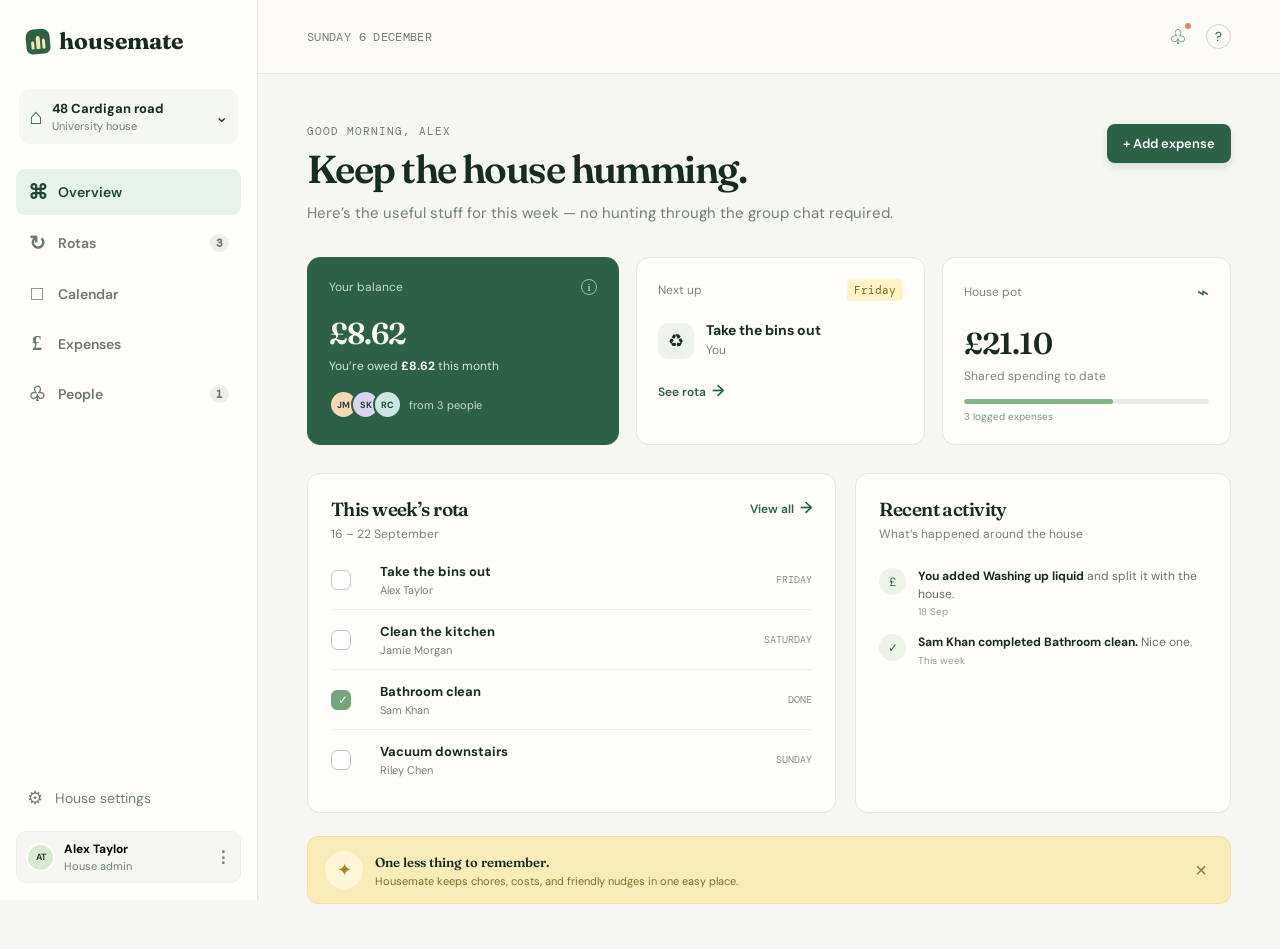
==== index.html @ 1b007164 "working draft" ====
<!doctype html>
<html lang="en">
  <head>
    <meta charset="UTF-8" />
    <meta name="viewport" content="width=device-width, initial-scale=1.0" />
    <meta name="theme-color" content="#213c2e" />
    <title>Housemate — the calm way to run a shared house</title>
    <link rel="preconnect" href="https://fonts.googleapis.com" />
    <link rel="preconnect" href="https://fonts.gstatic.com" crossorigin />
    <link href="https://fonts.googleapis.com/css2?family=DM+Mono:wght@400;500&family=DM+Sans:opsz,wght@9..40,400;9..40,500;9..40,600;9..40,700&family=Fraunces:opsz,wght@9..144,600;9..144,700&display=swap" rel="stylesheet" />
    <link rel="stylesheet" href="./styles.css" />
    <link rel="stylesheet" href="./features.css" />
    <link rel="stylesheet" href="./recurring.css" />
    <link rel="stylesheet" href="./calendar.css" />
    <link rel="stylesheet" href="./settlements.css" />
    <script src="./config.js"></script>
  </head>
  <body>
    <div class="app-shell">
      <aside class="sidebar">
        <a class="brand" href="#dashboard" aria-label="Housemate home">
          <span class="brand-mark"><i></i><i></i><i></i></span>
          <span>housemate</span>
        </a>
        <div class="house-switcher"><span class="house-icon">⌂</span><div><strong>48 Cardigan road</strong><small>University house</small></div><span class="chevron">⌄</span></div>
        <nav class="navigation" aria-label="Main navigation">
          <a class="nav-link active" data-page="dashboard" href="#dashboard"><span>⌘</span>Overview</a>
          <a class="nav-link" data-page="rotas" href="#rotas"><span>↻</span>Rotas <em id="rotaCount">2</em></a>
          <a class="nav-link" data-page="calendar" href="#calendar"><span>□</span>Calendar</a>
          <a class="nav-link" data-page="expenses" href="#expenses"><span>£</span>Expenses</a>
          <a class="nav-link" data-page="people" href="#people"><span>♧</span>People <em id="approvalCount">1</em></a>
        </nav>
        <div class="sidebar-bottom">
          <button class="plain-button" id="settingsButton"><span>⚙</span> House settings</button>
          <button class="user-card" id="accountButton">
            <span class="avatar avatar-me">AT</span><span><strong>Alex Taylor</strong><small>House admin</small></span><b>⋮</b>
          </button>
        </div>
      </aside>

      <main class="main-content">
        <header class="topbar">
          <button class="mobile-menu" id="mobileMenu" aria-label="Open menu">☰</button>
          <div class="date-label" id="todayLabel"></div>
          <div class="topbar-actions"><button class="icon-button" id="notificationButton" aria-label="Notifications">♧<span></span></button><button class="help-button">?</button></div>
        </header>

        <section class="page active" id="dashboard">
          <div class="page-heading"><div><p class="eyebrow">GOOD MORNING, ALEX</p><h1>Keep the house humming.</h1><p class="lede">Here’s the useful stuff for this week — no hunting through the group chat required.</p></div><button class="primary-button" data-open-expense>+ Add expense</button></div>
          <div class="summary-grid">
            <article class="summary-card balance-card"><div class="card-kicker"><span>Your balance</span><button aria-label="About balances">i</button></div><strong id="balanceTotal">£4.75</strong><p>You’re owed <b>£4.75</b> this month</p><div class="mini-people"><span class="avatar avatar-jm">JM</span><span class="avatar avatar-sk">SK</span><span class="avatar avatar-rc">RC</span><small>from 3 people</small></div></article>
            <article class="summary-card"><div class="card-kicker"><span>Next up</span><span class="status-pill amber">Friday</span></div><div class="task-summary"><span class="task-icon bin">♻</span><div><strong>Take the bins out</strong><p>You &amp; Jamie</p></div></div><button class="text-button" data-go="rotas">See rota <span>→</span></button></article>
            <article class="summary-card"><div class="card-kicker"><span>House pot</span><span class="pot-mark">⌁</span></div><strong>£18.40</strong><p>For shared essentials</p><div class="progress"><i style="width:61%"></i></div><small class="progress-label">£11.60 until top-up</small></article>
          </div>

          <div class="content-grid">
            <section class="panel rota-panel"><div class="panel-heading"><div><h2>This week’s rota</h2><p>16 – 22 September</p></div><button class="text-button" data-go="rotas">View all <span>→</span></button></div><div class="rota-list" id="dashboardRota"></div></section>
            <section class="panel activity-panel"><div class="panel-heading"><div><h2>Recent activity</h2><p>What’s happened around the house</p></div></div><div class="activity-list" id="activityList"></div></section>
          </div>
          <section class="welcome-strip"><div class="strip-illustration">✦</div><div><strong>One less thing to remember.</strong><p>Housemate keeps chores, costs, and friendly nudges in one easy place.</p></div><button class="close-strip" id="closeStrip" aria-label="Dismiss">×</button></section>
        </section>

        <section class="page" id="rotas">
          <div class="page-heading"><div><p class="eyebrow">SHARED RESPONSIBILITIES</p><h1>House rota</h1><p class="lede">Everyone can see what’s theirs, and tick it off when it’s done.</p></div><div class="rota-actions"><button class="secondary-button" id="addRecurringButton">↻ Create recurring rota</button><button class="primary-button" id="addTaskButton">+ Add task</button></div></div>
          <section class="panel rota-board"><div class="panel-heading"><div><h2 id="rotaWeekLabel">This week</h2><p>Tap a task to mark it complete</p></div><div class="week-actions"><button id="previousWeekButton" aria-label="Previous week">‹</button><button class="today-btn" id="currentWeekButton">This week</button><button id="nextWeekButton" aria-label="Next week">›</button></div></div><div class="rota-board-grid" id="rotaBoard"></div></section>
          <section class="how-it-works"><span>↻</span><div><strong>Rotas rotate automatically</strong><p>Tasks move to the next person every week, so no one gets stuck with the same job.</p></div></section>
        </section>

        <section class="page" id="calendar">
          <div class="page-heading"><div><p class="eyebrow">PLANS FOR THE HOUSE</p><h1>House calendar</h1><p class="lede">Trips, visitors, term dates — everything the house should know about.</p></div><button class="primary-button" id="addEventButton">+ Add event</button></div>
          <section class="panel calendar-panel"><div class="panel-heading"><div><h2 id="calendarMonthLabel">September 2026</h2><p>Visible to every approved housemate</p></div><div class="week-actions"><button id="previousMonthButton" aria-label="Previous month">‹</button><button class="today-btn" id="currentMonthButton">Today</button><button id="nextMonthButton" aria-label="Next month">›</button></div></div><div class="calendar-weekdays"><span>MON</span><span>TUE</span><span>WED</span><span>THU</span><span>FRI</span><span>SAT</span><span>SUN</span></div><div class="calendar-grid" id="calendarGrid"></div></section>
        </section>

        <section class="page" id="expenses">
          <div class="page-heading"><div><p class="eyebrow">MONEY, WITHOUT THE MATHS</p><h1>Shared expenses</h1><p class="lede">Add what you bought. We’ll make it clear who owes what.</p></div><button class="primary-button" data-open-expense>+ Add expense</button></div>
          <div class="expense-summary"><article><span>You paid</span><strong id="youPaid">£18.90</strong><small>This month</small></article><article><span>You’re owed</span><strong id="youOwed">£4.75</strong><small>Across 3 people</small></article><article><span>You owe</span><strong id="youOwe">£0.00</strong><small>You’re all square</small></article></div>
          <section class="panel expense-panel"><div class="panel-heading"><div><h2>September expenses</h2><p id="expenseSubtitle">3 expenses so far</p></div><button class="filter-button">All expenses <span>⌄</span></button></div><div class="expense-table" id="expenseList"></div></section>
          <section class="settle-card"><div class="settle-icon">£</div><div><h3>Settle up whenever you like</h3><p>Mark payments as settled once the money’s changed hands. No payment links, no pressure.</p></div><button class="secondary-button" id="settleButton">View balances</button></section>
        </section>

        <section class="page" id="people">
          <div class="page-heading"><div><p class="eyebrow">THE HOUSE</p><h1>Your people</h1><p class="lede">The people who share chores, bills, and the good kitchen mugs.</p></div><button class="secondary-button" id="inviteInfo">How joining works</button></div>
          <section class="panel people-panel"><div class="panel-heading"><div><h2>Housemates</h2><p>4 approved members</p></div></div><div class="people-list" id="peopleList"></div></section>
          <section class="panel pending-panel"><div class="panel-heading"><div><h2>Approval requests <span class="request-count" id="pendingCount">1</span></h2><p>Only approved people can access your house.</p></div></div><div id="pendingList"></div></section>
        </section>
      </main>
    </div>

    <dialog class="modal" id="expenseModal"><form method="dialog" id="expenseForm"><div class="modal-heading"><div><p class="eyebrow">NEW SHARED EXPENSE</p><h2>What did you buy?</h2></div><button class="modal-close" type="button" aria-label="Close">×</button></div><label>Expense name<input required name="name" placeholder="e.g. Washing up liquid" /></label><div class="field-row"><label>Amount (£)<input required name="amount" type="number" min="0.01" step="0.01" placeholder="0.00" /></label><label>Date<input required name="date" type="date" /></label></div><label>Paid by<select name="paidBy"><option>Alex Taylor (you)</option><option>Jamie Morgan</option><option>Sam Khan</option><option>Riley Chen</option></select></label><fieldset><legend>Split equally between</legend><div class="split-members"><label><input type="checkbox" name="split" value="Alex Taylor" checked /> Alex</label><label><input type="checkbox" name="split" value="Jamie Morgan" checked /> Jamie</label><label><input type="checkbox" name="split" value="Sam Khan" checked /> Sam</label><label><input type="checkbox" name="split" value="Riley Chen" checked /> Riley</label></div></fieldset><button class="primary-button full-width" type="submit">Add expense</button></form></dialog>
    <dialog class="modal small-modal" id="taskModal"><form method="dialog" id="taskForm"><div class="modal-heading"><div><p class="eyebrow">ADD TO THE ROTA</p><h2>New task</h2></div><button class="modal-close" type="button" aria-label="Close">×</button></div><label>Task name<input required name="taskName" placeholder="e.g. Wipe kitchen surfaces" /></label><label>Assigned to<select name="assigned"><option>Alex Taylor</option><option>Jamie Morgan</option><option>Sam Khan</option><option>Riley Chen</option></select></label><button class="primary-button full-width" type="submit">Add task</button></form></dialog>
    <dialog class="modal" id="recurringModal"><form method="dialog" id="recurringForm"><div class="modal-heading"><div><p class="eyebrow">REPEATING HOUSE JOB</p><h2>Create recurring rota</h2></div><button class="modal-close" type="button" aria-label="Close">×</button></div><label>Rota name<input required name="title" placeholder="e.g. Empty the bins" /></label><div class="field-row"><label>Repeat every<input required name="intervalDays" type="number" min="1" max="365" value="2" /></label><label>Starting on<input required name="startDate" type="date" /></label></div><label>Start with<select name="startsWith" id="recurringStartWith"></select></label><fieldset><legend>Rotate between</legend><div class="split-members" id="recurringMembers"></div></fieldset><p class="modal-helper">The order follows this list, starting with the person chosen above. Completing each job automatically creates the next turn.</p><button class="primary-button full-width" type="submit">Create recurring rota</button></form></dialog>
    <dialog class="modal" id="eventModal"><form method="dialog" id="eventForm"><div class="modal-heading"><div><p class="eyebrow">HOUSE CALENDAR</p><h2>Add an event</h2></div><button class="modal-close" type="button" aria-label="Close">×</button></div><label>What’s happening?<input required name="title" placeholder="e.g. Cornwall weekend" /></label><div class="field-row"><label>Starts<input required name="startsOn" type="date" /></label><label>Ends<input required name="endsOn" type="date" /></label></div><label>Where? <input name="location" placeholder="Optional" /></label><label>Notes <input name="notes" placeholder="Optional details for the house" /></label><button class="primary-button full-width" type="submit">Add to calendar</button></form></dialog>
    <dialog class="modal" id="settlementModal"><form method="dialog"><div class="modal-heading"><div><p class="eyebrow">SETTLE UP</p><h2>Who should pay whom?</h2></div><button class="modal-close" type="button" aria-label="Close">×</button></div><p class="settlement-intro">These transfers settle every recorded shared expense with the fewest practical payments.</p><div class="settlement-list" id="settlementList"></div><div class="balance-breakdown" id="balanceBreakdown"></div><button class="secondary-button full-width" type="button" id="closeSettlementButton">Done</button></form></dialog>
    <dialog class="modal small-modal" id="accountModal"><form method="dialog"><div class="modal-heading"><div><p class="eyebrow">YOUR ACCOUNT</p><h2>Alex Taylor</h2></div><button class="modal-close" type="button" aria-label="Close">×</button></div><p class="account-copy">You’re signed in as the house admin. New sign-ups stay pending until you approve them from People.</p><button class="secondary-button full-width" id="signOutButton" value="cancel">Sign out</button></form></dialog>
    <div class="toast" id="toast" role="status"></div>
    <script type="module" src="./auth-guard.js"></script>
    <script src="./app.js"></script>
  </body>
</html>
---- styles.css ----
:root{--ink:#172b21;--muted:#718177;--paper:#f7f7f2;--card:#fffefa;--line:#e4e8e0;--green:#2d6147;--green-dark:#204734;--mint:#dff1e4;--yellow:#f8e7a6;--coral:#e68363;--shadow:0 12px 32px rgba(29,55,40,.07)}*{box-sizing:border-box}body{margin:0;background:var(--paper);color:var(--ink);font-family:"DM Sans",sans-serif;font-size:14px}.app-shell{min-height:100vh;display:flex}.sidebar{width:258px;background:#fffefa;border-right:1px solid var(--line);padding:27px 16px 17px;display:flex;flex-direction:column;position:fixed;inset:0 auto 0 0;z-index:2}.brand{font-family:Fraunces,serif;font-size:23px;font-weight:700;text-decoration:none;color:var(--ink);display:flex;align-items:center;gap:9px;padding:0 10px;margin-bottom:34px}.brand-mark{width:24px;height:25px;background:var(--green);border-radius:8px 8px 6px 6px;display:flex;align-items:end;gap:2px;padding:5px;transform:rotate(-5deg)}.brand-mark i{display:block;background:#f8e7a6;width:4px;border-radius:3px 3px 1px 1px}.brand-mark i:nth-child(1){height:8px}.brand-mark i:nth-child(2){height:13px}.brand-mark i:nth-child(3){height:10px}.house-switcher{display:flex;align-items:center;gap:10px;padding:11px 10px;background:#f5f7f1;border-radius:11px;margin:0 3px 25px}.house-switcher .house-icon{font-size:22px;color:var(--green)}.house-switcher div{flex:1}.house-switcher strong,.house-switcher small,.user-card strong,.user-card small{display:block}.house-switcher strong{font-size:13px}.house-switcher small,.user-card small{font-size:11px;color:var(--muted);margin-top:2px}.chevron{font-size:16px}.navigation{display:grid;gap:5px}.nav-link{color:#6b796f;text-decoration:none;display:flex;align-items:center;gap:12px;border-radius:9px;padding:11px 12px;font-weight:600}.nav-link>span{font-family:Georgia;font-size:20px;width:18px;text-align:center}.nav-link.active{color:var(--green-dark);background:#e7f3e9}.nav-link em{margin-left:auto;font-style:normal;font-family:"DM Mono";font-size:11px;background:#ecf0e8;border-radius:10px;padding:2px 6px;color:#69766d}.sidebar-bottom{margin-top:auto;display:grid;gap:13px}.plain-button{border:0;background:transparent;color:var(--muted);padding:8px 11px;text-align:left;font:inherit;cursor:pointer}.plain-button span{font-size:18px;vertical-align:-1px;margin-right:8px}.user-card{display:flex;align-items:center;gap:9px;background:#f5f6f1;border:1px solid #edf0e9;border-radius:10px;padding:9px;cursor:pointer;text-align:left;font-family:inherit}.user-card>span:nth-child(2){flex:1}.user-card strong{font-size:12px}.user-card b{font-size:16px;color:var(--muted)}.avatar{width:29px;height:29px;border:2px solid #fffefa;border-radius:50%;display:inline-grid;place-items:center;font-size:9px;font-weight:700;color:#284333}.avatar-me{background:#d6ebcf}.avatar-jm{background:#f5d7b6}.avatar-sk{background:#d9d4ef}.avatar-rc{background:#cae8e3}.main-content{margin-left:258px;width:calc(100% - 258px);min-height:100vh}.topbar{height:74px;border-bottom:1px solid var(--line);padding:0 49px;display:flex;align-items:center;justify-content:space-between;background:rgba(255,254,250,.6)}.date-label{font:12px "DM Mono";letter-spacing:.03em;color:#748076}.topbar-actions{display:flex;align-items:center;gap:13px}.icon-button,.help-button{border:0;background:transparent;color:var(--green);position:relative;font-family:inherit;font-size:20px;cursor:pointer}.icon-button span{position:absolute;width:6px;height:6px;border-radius:50%;background:var(--coral);right:2px;top:0}.help-button{font-size:13px;width:25px;height:25px;border:1px solid #ccd6cc;border-radius:50%}.mobile-menu{display:none}.page{display:none;padding:50px 49px 45px;max-width:1360px;margin:auto}.page.active{display:block}.page-heading{display:flex;justify-content:space-between;align-items:flex-start;margin-bottom:33px;gap:20px}.eyebrow{color:#698170;font:11px "DM Mono";letter-spacing:.09em;margin:0 0 10px}.page h1{font:600 39px/1.1 Fraunces,serif;letter-spacing:-.04em;margin:0 0 11px}.lede{color:var(--muted);font-size:15px;margin:0;line-height:1.5}.primary-button,.secondary-button{border:0;border-radius:8px;padding:11px 16px;font:600 13px "DM Sans";cursor:pointer;white-space:nowrap}.primary-button{background:var(--green);color:white;box-shadow:0 4px 8px rgba(34,78,55,.14)}.primary-button:hover{background:var(--green-dark)}.secondary-button{border:1px solid #ced9ce;background:#fffefa;color:var(--green-dark)}.summary-grid{display:grid;grid-template-columns:1.08fr 1fr 1fr;gap:17px;margin-bottom:28px}.summary-card,.panel{background:var(--card);border:1px solid var(--line);border-radius:13px;box-shadow:0 1px 0 rgba(31,57,41,.02)}.summary-card{padding:21px;min-height:169px}.balance-card{background:var(--green);color:#f8fbf4;border-color:var(--green)}.card-kicker{display:flex;justify-content:space-between;align-items:center;color:#78877e;font-size:12px;margin-bottom:20px}.balance-card .card-kicker{color:#c4dbc9}.card-kicker button{border:1px solid #a2bba8;background:transparent;color:#d8eddd;border-radius:50%;width:16px;height:16px;font:11px Georgia;padding:0}.summary-card>strong{font:600 30px Fraunces,serif;letter-spacing:-.03em}.summary-card>p{color:#79877e;margin:6px 0 13px;font-size:12px}.balance-card p{color:#d4e5d6}.balance-card p b{color:#fff}.mini-people{display:flex;align-items:center;padding-top:3px}.mini-people .avatar{margin-right:-7px;border-color:var(--green)}.mini-people small{font-size:11px;color:#c4dbc9;margin-left:14px}.task-summary{display:flex;gap:12px;align-items:center;margin:0 0 19px}.task-icon{width:36px;height:36px;border-radius:10px;display:grid;place-items:center;font-size:18px;background:#eef4ed}.task-summary strong{font-size:14px}.task-summary p{font-size:12px;color:var(--muted);margin:3px 0}.text-button{border:0;background:transparent;color:var(--green);padding:0;font:600 12px "DM Sans";cursor:pointer}.text-button span{font-size:16px;margin-left:3px}.status-pill{font:11px "DM Mono";padding:4px 7px;border-radius:4px}.amber{background:#fff3c9;color:#826d18}.pot-mark{color:var(--green);font-size:20px}.progress{width:100%;height:5px;background:#e7ece5;border-radius:10px;overflow:hidden;margin-top:15px}.progress i{display:block;background:#83b68b;height:100%;border-radius:inherit}.progress-label{color:#849187;font-size:10px;display:block;margin-top:6px}.content-grid{display:grid;grid-template-columns:1.17fr .83fr;gap:19px}.panel{padding:23px}.panel-heading{display:flex;align-items:flex-start;justify-content:space-between;margin-bottom:18px}.panel-heading h2{font:600 19px Fraunces,serif;letter-spacing:-.03em;margin:0 0 5px}.panel-heading p{font-size:12px;color:var(--muted);margin:0}.rota-list{display:grid}.rota-item{display:grid;grid-template-columns:38px 1fr auto;gap:11px;align-items:center;border-top:1px solid #edf0ea;padding:12px 0}.rota-item:first-child{border-top:0;padding-top:2px}.rota-checkbox{width:20px;height:20px;border-radius:6px;border:1.5px solid #bdcbbd;background:#fff;cursor:pointer;color:white;display:grid;place-items:center;font-size:12px}.rota-checkbox.done{background:#73a77b;border-color:#73a77b}.rota-item strong{font-size:13px}.rota-item small{color:var(--muted);display:block;margin-top:3px;font-size:11px}.rota-item .due-label{font:10px "DM Mono";color:#819086}.activity-list{display:grid;gap:0}.activity-item{display:grid;grid-template-columns:30px 1fr;gap:9px;padding:8px 0}.activity-symbol{width:27px;height:27px;border-radius:50%;background:#edf3e9;display:grid;place-items:center;font-size:12px;color:var(--green)}.activity-item p{margin:0;color:#627267;font-size:12px;line-height:1.45}.activity-item b{color:var(--ink)}.activity-item small{color:#98a299;font-size:10px;display:block;margin-top:2px}.welcome-strip{margin-top:23px;background:#f8ecb9;border:1px solid #f2e2a6;border-radius:11px;padding:14px 17px;display:flex;align-items:center;gap:12px}.strip-illustration{width:38px;height:38px;border-radius:50%;background:#fff7d8;display:grid;place-items:center;font-size:18px;color:#a98526}.welcome-strip div:nth-child(2){flex:1}.welcome-strip strong{font:600 13px Fraunces,serif}.welcome-strip p{margin:3px 0 0;font-size:11px;color:#826e32}.close-strip{border:0;background:transparent;font-size:20px;color:#927c3c;cursor:pointer}.rota-board{padding-bottom:13px}.week-actions{display:flex;gap:6px}.week-actions button{background:#fffefa;border:1px solid var(--line);border-radius:6px;padding:5px 8px;color:var(--green);font:11px "DM Sans"}.week-actions .today-btn{padding:5px 10px}.rota-board-grid{display:grid;grid-template-columns:repeat(4,1fr);gap:12px}.rota-column{background:#f7f9f5;border-radius:10px;padding:13px;min-height:210px}.rota-column h3{font-size:12px;margin:0 0 12px;color:#46614e}.rota-task{background:white;border:1px solid #e3e9e1;border-radius:8px;padding:10px;margin-top:8px;cursor:pointer;transition:.15s}.rota-task:hover{border-color:#94b89b;transform:translateY(-1px)}.rota-task.done{opacity:.55;text-decoration:line-through}.rota-task strong{display:block;font-size:12px;margin-bottom:7px}.rota-task span{display:flex;align-items:center;gap:5px;color:#738077;font-size:10px}.tiny-avatar{width:18px;height:18px;font-size:6px}.how-it-works{margin-top:20px;background:#e5f2e8;border-radius:10px;padding:16px 18px;display:flex;gap:12px;align-items:center}.how-it-works>span{font-size:20px;color:var(--green)}.how-it-works strong{font-size:13px}.how-it-works p{margin:3px 0 0;color:#66806d;font-size:12px}.expense-summary{display:grid;grid-template-columns:repeat(3,1fr);gap:17px;margin-bottom:25px}.expense-summary article{background:#fffefa;border:1px solid var(--line);border-radius:10px;padding:16px 19px;display:grid;gap:4px}.expense-summary span,.expense-summary small{font-size:11px;color:var(--muted)}.expense-summary strong{font:600 25px Fraunces,serif}.expense-table{border-top:1px solid #ebeee8}.expense-row{display:grid;grid-template-columns:39px 1.5fr 1fr .6fr .6fr;align-items:center;gap:10px;border-bottom:1px solid #edf0ea;padding:13px 2px}.expense-icon{height:30px;width:30px;border-radius:8px;display:grid;place-items:center;background:#e6f1e6;font-size:15px}.expense-name strong{font-size:13px}.expense-name small,.expense-row .expense-date{color:var(--muted);font-size:11px;display:block;margin-top:2px}.expense-row .expense-date{margin:0}.expense-cost{font:500 13px "DM Mono";justify-self:end}.expense-status{justify-self:end;font:10px "DM Mono";background:#eaf4e9;color:#477353;padding:4px 6px;border-radius:4px}.settle-card{margin-top:20px;display:flex;align-items:center;gap:13px;background:#e7f2ea;border:1px solid #d4e7d7;border-radius:12px;padding:18px 20px}.settle-icon{width:36px;height:36px;border-radius:10px;background:#fffefa;color:var(--green);display:grid;place-items:center;font:20px Fraunces}.settle-card div:nth-child(2){flex:1}.settle-card h3{margin:0;font:600 15px Fraunces}.settle-card p{margin:4px 0 0;font-size:12px;color:#66806d}.people-list,.pending-panel>div{border-top:1px solid #ebeee8}.person-row{display:grid;grid-template-columns:42px 1fr auto auto;gap:10px;align-items:center;padding:14px 2px;border-bottom:1px solid #edf0ea}.person-row strong{font-size:13px}.person-row small{display:block;color:var(--muted);font-size:11px;margin-top:2px}.admin-badge{font:10px "DM Mono";color:#4a7255;background:#e7f2e8;border-radius:4px;padding:4px 6px}.person-balance{font:12px "DM Mono";color:#607166}.pending-panel{margin-top:20px}.request-count{font:10px "DM Mono";background:#f7e7aa;color:#836e23;border-radius:10px;padding:3px 6px}.pending-row{display:flex;align-items:center;gap:11px;padding:14px 2px;border-bottom:1px solid #edf0ea}.pending-row>div:nth-child(2){flex:1}.pending-row strong{font-size:13px}.pending-row small{display:block;color:var(--muted);font-size:11px;margin-top:2px}.approve-button,.decline-button{font:600 11px "DM Sans";border-radius:6px;padding:7px 9px;cursor:pointer}.approve-button{color:#fff;background:var(--green);border:1px solid var(--green)}.decline-button{color:#6c786e;background:white;border:1px solid #d8dfd7;margin-left:4px}.modal{border:0;border-radius:15px;padding:0;width:min(440px,calc(100% - 30px));box-shadow:0 25px 60px rgba(11,35,20,.25)}.modal::backdrop{background:rgba(22,43,33,.45);backdrop-filter:blur(2px)}.modal form{padding:26px}.modal-heading{display:flex;justify-content:space-between;margin-bottom:22px}.modal-heading h2{font:600 25px Fraunces;margin:0;letter-spacing:-.03em}.modal-close{border:0;background:#f0f3ee;border-radius:50%;width:27px;height:27px;font-size:20px;color:#637066;cursor:pointer}.modal label{display:grid;gap:7px;font-size:12px;color:#5e6d62;font-weight:600;margin-top:14px}.modal input,.modal select{width:100%;border:1px solid #d9e0d7;border-radius:7px;background:#fffefa;padding:10px;font:13px "DM Sans";color:var(--ink);outline-color:#80a686}.field-row{display:grid;grid-template-columns:1fr 1fr;gap:11px}.modal fieldset{margin:18px 0;border:0;padding:0}.modal legend{font-size:12px;font-weight:600;color:#5e6d62;margin-bottom:9px}.split-members{display:grid;grid-template-columns:1fr 1fr;gap:8px}.split-members label{margin:0;display:flex;gap:7px;align-items:center;font-size:12px;font-weight:400}.split-members input{width:auto;accent-color:var(--green)}.full-width{width:100%;margin-top:6px}.account-copy{color:var(--muted);line-height:1.55;font-size:13px}.toast{position:fixed;left:50%;bottom:24px;transform:translate(-50%,20px);background:#1f4834;color:#fff;padding:11px 15px;border-radius:8px;font-size:13px;opacity:0;transition:.2s;pointer-events:none;z-index:5}.toast.show{transform:translate(-50%,0);opacity:1}@media(max-width:850px){.sidebar{transform:translateX(-100%);transition:.2s}.sidebar.open{transform:translateX(0);box-shadow:20px 0 40px rgba(0,0,0,.1)}.main-content{margin-left:0;width:100%}.mobile-menu{display:block;border:0;background:transparent;font-size:20px;color:var(--green)}.topbar{padding:0 20px}.page{padding:34px 20px}.summary-grid,.content-grid{grid-template-columns:1fr}.rota-board-grid{grid-template-columns:repeat(2,1fr)}}@media(max-width:560px){.page-heading{display:grid}.primary-button,.secondary-button{justify-self:start}.summary-grid{gap:11px}.expense-summary{gap:8px}.expense-summary article{padding:12px}.expense-summary strong{font-size:20px}.expense-row{grid-template-columns:36px 1fr auto}.expense-row .expense-date,.expense-status{display:none}.rota-board-grid{grid-template-columns:1fr}.settle-card{align-items:flex-start;flex-wrap:wrap}.settle-card .secondary-button{margin-left:49px}.person-row{grid-template-columns:38px 1fr auto}.person-balance{display:none}.topbar{height:60px}.page h1{font-size:33px}}
---- features.css ----
.rota-task{position:relative;padding-right:32px}.delete-task-button{position:absolute;right:7px;top:7px;width:19px;height:19px;border:0;border-radius:5px;background:#f4e9e5;color:#a15945;font:16px/16px Arial,sans-serif;cursor:pointer;opacity:0;transition:opacity .15s}.rota-task:hover .delete-task-button,.delete-task-button:focus{opacity:1}.delete-task-button:hover{background:#eccfc4}@media(max-width:850px){.delete-task-button{opacity:1}}
---- recurring.css ----
.rota-actions{display:flex;gap:9px;align-items:center}.rota-board-grid{grid-template-columns:repeat(7,minmax(132px,1fr));overflow-x:auto}.modal-helper{font-size:11px;line-height:1.5;color:#718177;margin:14px 0 16px}@media(max-width:560px){.rota-actions{display:grid;gap:8px;width:100%}.rota-actions button{width:100%}}
---- calendar.css ----
.calendar-weekdays,.calendar-grid{display:grid;grid-template-columns:repeat(7,minmax(0,1fr))}.calendar-weekdays{border:1px solid #e4e8e0;border-bottom:0;border-radius:8px 8px 0 0;background:#f6f8f4}.calendar-weekdays span{padding:10px 8px;color:#6c7d71;font:10px "DM Mono";text-align:center}.calendar-grid{border-left:1px solid #e4e8e0}.calendar-day{min-height:108px;padding:8px;border-right:1px solid #e4e8e0;border-bottom:1px solid #e4e8e0;background:#fffefa}.calendar-day.muted{background:#fafbf8;color:#a9b0a9}.calendar-day.today .calendar-date{background:#2d6147;color:#fff}.calendar-date{width:23px;height:23px;display:grid;place-items:center;border-radius:50%;font:11px "DM Mono";margin-bottom:6px}.calendar-event{display:block;width:100%;border:0;border-radius:4px;background:#e4f1e6;color:#315b3d;font:600 10px/1.3 "DM Sans";padding:4px 5px;margin-top:3px;text-align:left;cursor:pointer;overflow:hidden;text-overflow:ellipsis;white-space:nowrap}.calendar-event:hover{background:#cfe5d4}.calendar-event span{font-weight:400;color:#5f8067}@media(max-width:750px){.calendar-panel{overflow-x:auto}.calendar-weekdays,.calendar-grid{min-width:630px}.calendar-day{min-height:95px}}
---- settlements.css ----
.settlement-intro{color:#718177;font-size:12px;line-height:1.5;margin:0 0 16px}.settlement-list{display:grid;gap:8px}.settlement-row{display:grid;grid-template-columns:1fr auto 1fr;align-items:center;gap:8px;background:#e7f2ea;border-radius:8px;padding:10px 11px;font-size:12px}.settlement-row strong:last-child{text-align:right}.settlement-arrow{color:#4f7759;font-weight:700}.settlement-amount{font-family:"DM Mono";font-size:11px;color:#315b3d;grid-column:2;justify-self:center}.settlement-empty{background:#e7f2ea;border-radius:8px;padding:13px;text-align:center;color:#477353;font-size:12px}.balance-breakdown{border-top:1px solid #e7ece5;margin-top:17px;padding-top:13px;display:grid;gap:7px}.balance-breakdown h3{font:600 13px Fraunces,serif;margin:0 0 3px}.member-balance{display:flex;justify-content:space-between;font-size:12px;color:#607166}.member-balance strong{font-family:"DM Mono";font-size:11px}.member-balance .positive{color:#397047}.member-balance .negative{color:#a45b45}
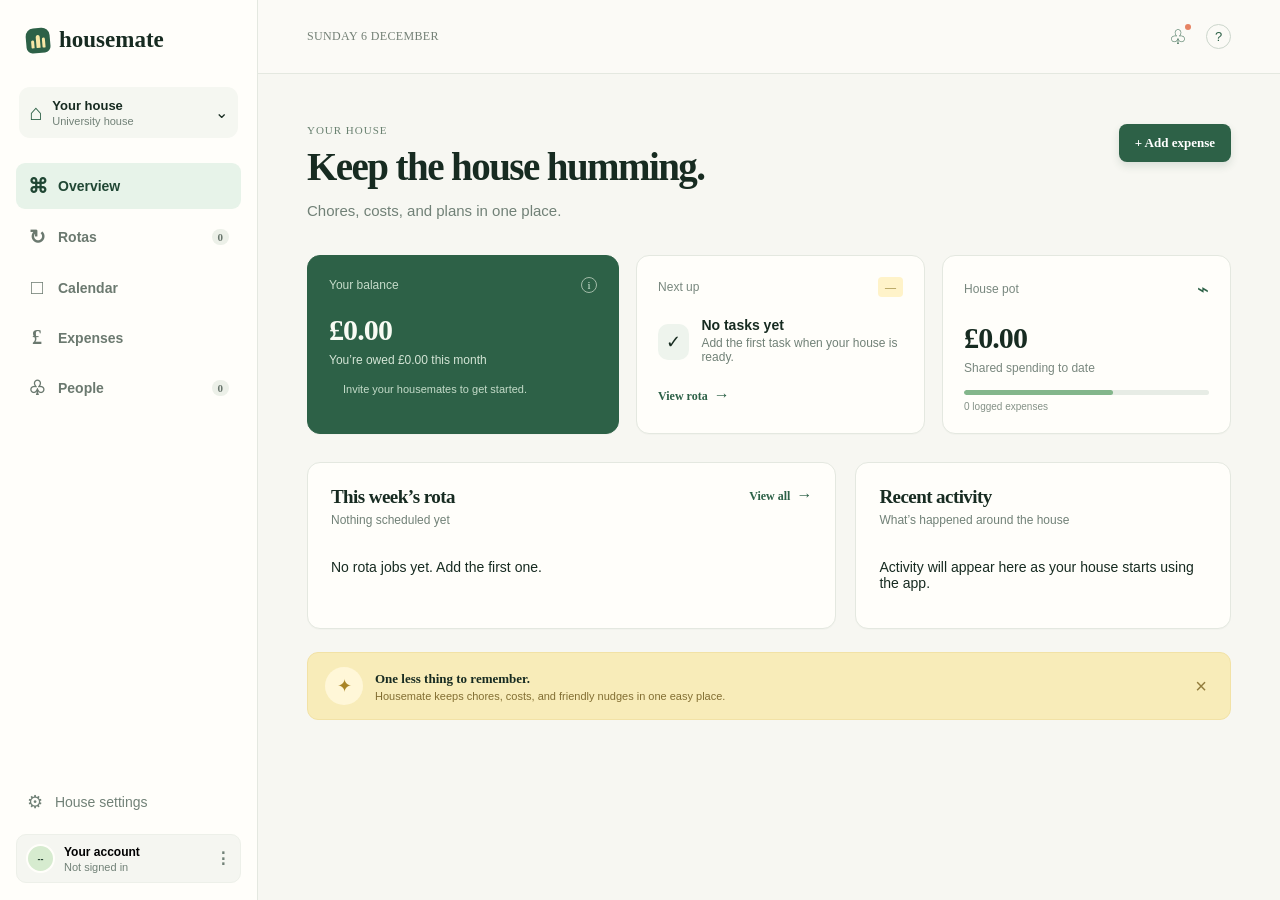
==== commit 68dfdafe: "working prototype" ====
--- a/index.html
+++ b/index.html
@@ -3,6 +3,7 @@
   <head>
     <meta charset="UTF-8" />
     <meta name="viewport" content="width=device-width, initial-scale=1.0" />
+    <meta http-equiv="Content-Security-Policy" content="default-src 'self'; script-src 'self' https://esm.sh; style-src 'self' https://fonts.googleapis.com; font-src 'self' https://fonts.gstatic.com; connect-src 'self' https://*.supabase.co wss://*.supabase.co https://esm.sh; img-src 'self' data:; object-src 'none'; base-uri 'self'; form-action 'self'" />
     <meta name="theme-color" content="#213c2e" />
     <title>Housemate — the calm way to run a shared house</title>
     <link rel="preconnect" href="https://fonts.googleapis.com" />
@@ -13,6 +14,7 @@
     <link rel="stylesheet" href="./recurring.css" />
     <link rel="stylesheet" href="./calendar.css" />
     <link rel="stylesheet" href="./settlements.css" />
+    <link rel="stylesheet" href="./security.css" />
     <script src="./config.js"></script>
   </head>
   <body>
@@ -22,7 +24,7 @@
           <span class="brand-mark"><i></i><i></i><i></i></span>
           <span>housemate</span>
         </a>
-        <div class="house-switcher"><span class="house-icon">⌂</span><div><strong>48 Cardigan road</strong><small>University house</small></div><span class="chevron">⌄</span></div>
+        <div class="house-switcher"><span class="house-icon">⌂</span><div><strong data-house-name>Your house</strong><small>University house</small></div><span class="chevron">⌄</span></div>
         <nav class="navigation" aria-label="Main navigation">
           <a class="nav-link active" data-page="dashboard" href="#dashboard"><span>⌘</span>Overview</a>
           <a class="nav-link" data-page="rotas" href="#rotas"><span>↻</span>Rotas <em id="rotaCount">2</em></a>
@@ -33,7 +35,7 @@
         <div class="sidebar-bottom">
           <button class="plain-button" id="settingsButton"><span>⚙</span> House settings</button>
           <button class="user-card" id="accountButton">
-            <span class="avatar avatar-me">AT</span><span><strong>Alex Taylor</strong><small>House admin</small></span><b>⋮</b>
+            <span class="avatar avatar-me">--</span><span><strong>Your account</strong><small>Not signed in</small></span><b>⋮</b>
           </button>
         </div>
       </aside>
@@ -46,15 +48,15 @@
         </header>
 
         <section class="page active" id="dashboard">
-          <div class="page-heading"><div><p class="eyebrow">GOOD MORNING, ALEX</p><h1>Keep the house humming.</h1><p class="lede">Here’s the useful stuff for this week — no hunting through the group chat required.</p></div><button class="primary-button" data-open-expense>+ Add expense</button></div>
+          <div class="page-heading"><div><p class="eyebrow">YOUR HOUSE</p><h1>Keep the house humming.</h1><p class="lede">Chores, costs, and plans in one place.</p></div><button class="primary-button" data-open-expense>+ Add expense</button></div>
           <div class="summary-grid">
-            <article class="summary-card balance-card"><div class="card-kicker"><span>Your balance</span><button aria-label="About balances">i</button></div><strong id="balanceTotal">£4.75</strong><p>You’re owed <b>£4.75</b> this month</p><div class="mini-people"><span class="avatar avatar-jm">JM</span><span class="avatar avatar-sk">SK</span><span class="avatar avatar-rc">RC</span><small>from 3 people</small></div></article>
-            <article class="summary-card"><div class="card-kicker"><span>Next up</span><span class="status-pill amber">Friday</span></div><div class="task-summary"><span class="task-icon bin">♻</span><div><strong>Take the bins out</strong><p>You &amp; Jamie</p></div></div><button class="text-button" data-go="rotas">See rota <span>→</span></button></article>
-            <article class="summary-card"><div class="card-kicker"><span>House pot</span><span class="pot-mark">⌁</span></div><strong>£18.40</strong><p>For shared essentials</p><div class="progress"><i style="width:61%"></i></div><small class="progress-label">£11.60 until top-up</small></article>
+            <article class="summary-card balance-card"><div class="card-kicker"><span>Your balance</span><button aria-label="About balances">i</button></div><strong id="balanceTotal">£0.00</strong><p>There are no shared expenses yet.</p><div class="mini-people"><small>Invite your housemates to get started.</small></div></article>
+            <article class="summary-card"><div class="card-kicker"><span>Next up</span><span class="status-pill amber">—</span></div><div class="task-summary"><span class="task-icon bin">✓</span><div><strong>No tasks yet</strong><p>Add the first task when your house is ready.</p></div></div><button class="text-button" data-go="rotas">View rota <span>→</span></button></article>
+            <article class="summary-card"><div class="card-kicker"><span>House pot</span><span class="pot-mark">⌁</span></div><strong>£0.00</strong><p>For shared essentials</p><div class="progress"><i></i></div><small class="progress-label">No expenses logged</small></article>
           </div>
 
           <div class="content-grid">
-            <section class="panel rota-panel"><div class="panel-heading"><div><h2>This week’s rota</h2><p>16 – 22 September</p></div><button class="text-button" data-go="rotas">View all <span>→</span></button></div><div class="rota-list" id="dashboardRota"></div></section>
+            <section class="panel rota-panel"><div class="panel-heading"><div><h2>This week’s rota</h2><p>Nothing scheduled yet</p></div><button class="text-button" data-go="rotas">View all <span>→</span></button></div><div class="rota-list" id="dashboardRota"></div></section>
             <section class="panel activity-panel"><div class="panel-heading"><div><h2>Recent activity</h2><p>What’s happened around the house</p></div></div><div class="activity-list" id="activityList"></div></section>
           </div>
           <section class="welcome-strip"><div class="strip-illustration">✦</div><div><strong>One less thing to remember.</strong><p>Housemate keeps chores, costs, and friendly nudges in one easy place.</p></div><button class="close-strip" id="closeStrip" aria-label="Dismiss">×</button></section>
@@ -73,25 +75,25 @@
 
         <section class="page" id="expenses">
           <div class="page-heading"><div><p class="eyebrow">MONEY, WITHOUT THE MATHS</p><h1>Shared expenses</h1><p class="lede">Add what you bought. We’ll make it clear who owes what.</p></div><button class="primary-button" data-open-expense>+ Add expense</button></div>
-          <div class="expense-summary"><article><span>You paid</span><strong id="youPaid">£18.90</strong><small>This month</small></article><article><span>You’re owed</span><strong id="youOwed">£4.75</strong><small>Across 3 people</small></article><article><span>You owe</span><strong id="youOwe">£0.00</strong><small>You’re all square</small></article></div>
-          <section class="panel expense-panel"><div class="panel-heading"><div><h2>September expenses</h2><p id="expenseSubtitle">3 expenses so far</p></div><button class="filter-button">All expenses <span>⌄</span></button></div><div class="expense-table" id="expenseList"></div></section>
+          <div class="expense-summary"><article><span>You paid</span><strong id="youPaid">£0.00</strong><small>This month</small></article><article><span>You’re owed</span><strong id="youOwed">£0.00</strong><small>Across the house</small></article><article><span>You owe</span><strong id="youOwe">£0.00</strong><small>You’re all square</small></article></div>
+          <section class="panel expense-panel"><div class="panel-heading"><div><h2>Shared expenses</h2><p id="expenseSubtitle">No expenses yet</p></div><button class="filter-button">All expenses <span>⌄</span></button></div><div class="expense-table" id="expenseList"></div></section>
           <section class="settle-card"><div class="settle-icon">£</div><div><h3>Settle up whenever you like</h3><p>Mark payments as settled once the money’s changed hands. No payment links, no pressure.</p></div><button class="secondary-button" id="settleButton">View balances</button></section>
         </section>
 
         <section class="page" id="people">
           <div class="page-heading"><div><p class="eyebrow">THE HOUSE</p><h1>Your people</h1><p class="lede">The people who share chores, bills, and the good kitchen mugs.</p></div><button class="secondary-button" id="inviteInfo">How joining works</button></div>
-          <section class="panel people-panel"><div class="panel-heading"><div><h2>Housemates</h2><p>4 approved members</p></div></div><div class="people-list" id="peopleList"></div></section>
-          <section class="panel pending-panel"><div class="panel-heading"><div><h2>Approval requests <span class="request-count" id="pendingCount">1</span></h2><p>Only approved people can access your house.</p></div></div><div id="pendingList"></div></section>
+          <section class="panel people-panel"><div class="panel-heading"><div><h2>Housemates</h2><p>No approved members yet</p></div></div><div class="people-list" id="peopleList"></div></section>
+          <section class="panel pending-panel"><div class="panel-heading"><div><h2>Approval requests <span class="request-count" id="pendingCount">0</span></h2><p>Only approved people can access your house.</p></div></div><div id="pendingList"></div></section>
         </section>
       </main>
     </div>
 
-    <dialog class="modal" id="expenseModal"><form method="dialog" id="expenseForm"><div class="modal-heading"><div><p class="eyebrow">NEW SHARED EXPENSE</p><h2>What did you buy?</h2></div><button class="modal-close" type="button" aria-label="Close">×</button></div><label>Expense name<input required name="name" placeholder="e.g. Washing up liquid" /></label><div class="field-row"><label>Amount (£)<input required name="amount" type="number" min="0.01" step="0.01" placeholder="0.00" /></label><label>Date<input required name="date" type="date" /></label></div><label>Paid by<select name="paidBy"><option>Alex Taylor (you)</option><option>Jamie Morgan</option><option>Sam Khan</option><option>Riley Chen</option></select></label><fieldset><legend>Split equally between</legend><div class="split-members"><label><input type="checkbox" name="split" value="Alex Taylor" checked /> Alex</label><label><input type="checkbox" name="split" value="Jamie Morgan" checked /> Jamie</label><label><input type="checkbox" name="split" value="Sam Khan" checked /> Sam</label><label><input type="checkbox" name="split" value="Riley Chen" checked /> Riley</label></div></fieldset><button class="primary-button full-width" type="submit">Add expense</button></form></dialog>
-    <dialog class="modal small-modal" id="taskModal"><form method="dialog" id="taskForm"><div class="modal-heading"><div><p class="eyebrow">ADD TO THE ROTA</p><h2>New task</h2></div><button class="modal-close" type="button" aria-label="Close">×</button></div><label>Task name<input required name="taskName" placeholder="e.g. Wipe kitchen surfaces" /></label><label>Assigned to<select name="assigned"><option>Alex Taylor</option><option>Jamie Morgan</option><option>Sam Khan</option><option>Riley Chen</option></select></label><button class="primary-button full-width" type="submit">Add task</button></form></dialog>
-    <dialog class="modal" id="recurringModal"><form method="dialog" id="recurringForm"><div class="modal-heading"><div><p class="eyebrow">REPEATING HOUSE JOB</p><h2>Create recurring rota</h2></div><button class="modal-close" type="button" aria-label="Close">×</button></div><label>Rota name<input required name="title" placeholder="e.g. Empty the bins" /></label><div class="field-row"><label>Repeat every<input required name="intervalDays" type="number" min="1" max="365" value="2" /></label><label>Starting on<input required name="startDate" type="date" /></label></div><label>Start with<select name="startsWith" id="recurringStartWith"></select></label><fieldset><legend>Rotate between</legend><div class="split-members" id="recurringMembers"></div></fieldset><p class="modal-helper">The order follows this list, starting with the person chosen above. Completing each job automatically creates the next turn.</p><button class="primary-button full-width" type="submit">Create recurring rota</button></form></dialog>
-    <dialog class="modal" id="eventModal"><form method="dialog" id="eventForm"><div class="modal-heading"><div><p class="eyebrow">HOUSE CALENDAR</p><h2>Add an event</h2></div><button class="modal-close" type="button" aria-label="Close">×</button></div><label>What’s happening?<input required name="title" placeholder="e.g. Cornwall weekend" /></label><div class="field-row"><label>Starts<input required name="startsOn" type="date" /></label><label>Ends<input required name="endsOn" type="date" /></label></div><label>Where? <input name="location" placeholder="Optional" /></label><label>Notes <input name="notes" placeholder="Optional details for the house" /></label><button class="primary-button full-width" type="submit">Add to calendar</button></form></dialog>
+    <dialog class="modal" id="expenseModal"><form method="dialog" id="expenseForm"><div class="modal-heading"><div><p class="eyebrow">NEW SHARED EXPENSE</p><h2>What did you buy?</h2></div><button class="modal-close" type="button" aria-label="Close">×</button></div><label>Expense name<input required name="name" minlength="2" maxlength="160" placeholder="Expense description" /></label><div class="field-row"><label>Amount (£)<input required name="amount" type="number" min="0.01" max="99999999.99" step="0.01" placeholder="0.00" /></label><label>Date<input required name="date" type="date" /></label></div><label>Paid by<select name="paidBy"></select></label><fieldset><legend>Split equally between</legend><div class="split-members"></div></fieldset><button class="primary-button full-width" type="submit">Add expense</button></form></dialog>
+    <dialog class="modal small-modal" id="taskModal"><form method="dialog" id="taskForm"><div class="modal-heading"><div><p class="eyebrow">ADD TO THE ROTA</p><h2>New task</h2></div><button class="modal-close" type="button" aria-label="Close">×</button></div><label>Task name<input required name="taskName" minlength="2" maxlength="120" placeholder="Task description" /></label><label>Assigned to<select name="assigned"></select></label><button class="primary-button full-width" type="submit">Add task</button></form></dialog>
+    <dialog class="modal" id="recurringModal"><form method="dialog" id="recurringForm"><div class="modal-heading"><div><p class="eyebrow">REPEATING HOUSE JOB</p><h2>Create recurring rota</h2></div><button class="modal-close" type="button" aria-label="Close">×</button></div><label>Rota name<input required name="title" minlength="2" maxlength="120" placeholder="Rota name" /></label><div class="field-row"><label>Repeat every<input required name="intervalDays" type="number" min="1" max="365" value="2" /></label><label>Starting on<input required name="startDate" type="date" /></label></div><label>Start with<select name="startsWith" id="recurringStartWith"></select></label><fieldset><legend>Rotate between</legend><div class="split-members" id="recurringMembers"></div></fieldset><p class="modal-helper">The order follows this list, starting with the person chosen above. Completing each job automatically creates the next turn.</p><button class="primary-button full-width" type="submit">Create recurring rota</button></form></dialog>
+    <dialog class="modal" id="eventModal"><form method="dialog" id="eventForm"><div class="modal-heading"><div><p class="eyebrow">HOUSE CALENDAR</p><h2>Add an event</h2></div><button class="modal-close" type="button" aria-label="Close">×</button></div><label>What’s happening?<input required name="title" minlength="2" maxlength="160" placeholder="Event title" /></label><div class="field-row"><label>Starts<input required name="startsOn" type="date" /></label><label>Ends<input required name="endsOn" type="date" /></label></div><label>Where? <input name="location" maxlength="160" placeholder="Optional" /></label><label>Notes <input name="notes" maxlength="1000" placeholder="Optional details for the house" /></label><button class="primary-button full-width" type="submit">Add to calendar</button></form></dialog>
     <dialog class="modal" id="settlementModal"><form method="dialog"><div class="modal-heading"><div><p class="eyebrow">SETTLE UP</p><h2>Who should pay whom?</h2></div><button class="modal-close" type="button" aria-label="Close">×</button></div><p class="settlement-intro">These transfers settle every recorded shared expense with the fewest practical payments.</p><div class="settlement-list" id="settlementList"></div><div class="balance-breakdown" id="balanceBreakdown"></div><button class="secondary-button full-width" type="button" id="closeSettlementButton">Done</button></form></dialog>
-    <dialog class="modal small-modal" id="accountModal"><form method="dialog"><div class="modal-heading"><div><p class="eyebrow">YOUR ACCOUNT</p><h2>Alex Taylor</h2></div><button class="modal-close" type="button" aria-label="Close">×</button></div><p class="account-copy">You’re signed in as the house admin. New sign-ups stay pending until you approve them from People.</p><button class="secondary-button full-width" id="signOutButton" value="cancel">Sign out</button></form></dialog>
+    <dialog class="modal small-modal" id="accountModal"><form method="dialog"><div class="modal-heading"><div><p class="eyebrow">YOUR ACCOUNT</p><h2>Your account</h2></div><button class="modal-close" type="button" aria-label="Close">×</button></div><p class="account-copy">New sign-ups stay pending until an admin approves them from People.</p><button class="secondary-button full-width" id="signOutButton" value="cancel">Sign out</button></form></dialog>
     <div class="toast" id="toast" role="status"></div>
     <script type="module" src="./auth-guard.js"></script>
     <script src="./app.js"></script>
--- a/security.css
+++ b/security.css
@@ -0,0 +1,2 @@
+.progress i { width: 61%; }
+.rota-task:not([data-complete]) { cursor: default; }
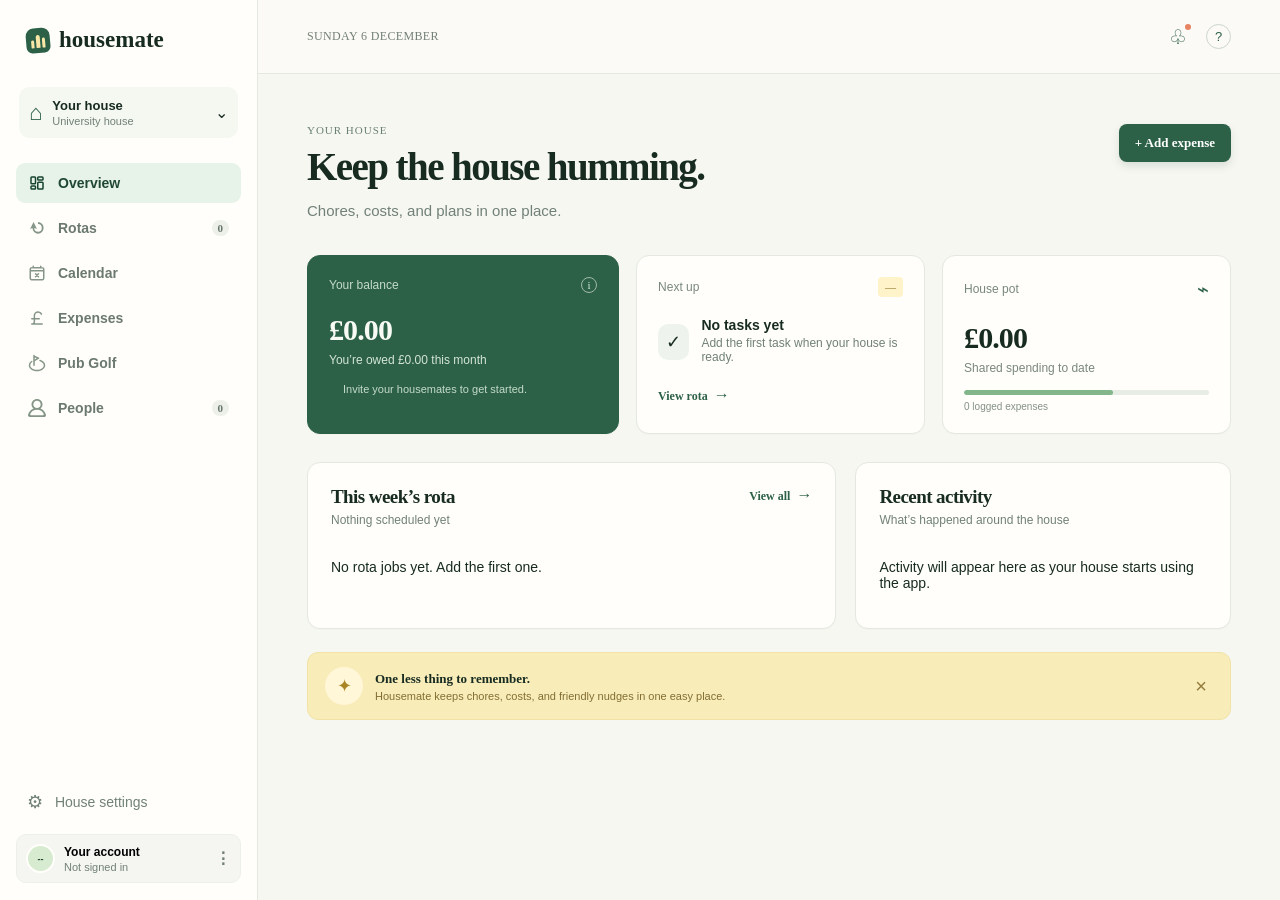
==== commit 80f86e4e: "added pub golf + now using proper icons" ====
--- a/index.html
+++ b/index.html
@@ -3,18 +3,23 @@
   <head>
     <meta charset="UTF-8" />
     <meta name="viewport" content="width=device-width, initial-scale=1.0" />
-    <meta http-equiv="Content-Security-Policy" content="default-src 'self'; script-src 'self' https://esm.sh; style-src 'self' https://fonts.googleapis.com; font-src 'self' https://fonts.gstatic.com; connect-src 'self' https://*.supabase.co wss://*.supabase.co https://esm.sh; img-src 'self' data:; object-src 'none'; base-uri 'self'; form-action 'self'" />
+    <meta http-equiv="Content-Security-Policy" content="default-src 'self'; script-src 'self' https://esm.sh; worker-src 'self'; manifest-src 'self'; style-src 'self' https://fonts.googleapis.com; font-src 'self' https://fonts.gstatic.com; connect-src 'self' https://*.supabase.co wss://*.supabase.co https://esm.sh; img-src 'self' data:; object-src 'none'; base-uri 'self'; form-action 'self'" />
     <meta name="theme-color" content="#213c2e" />
     <title>Housemate — the calm way to run a shared house</title>
     <link rel="preconnect" href="https://fonts.googleapis.com" />
     <link rel="preconnect" href="https://fonts.gstatic.com" crossorigin />
     <link href="https://fonts.googleapis.com/css2?family=DM+Mono:wght@400;500&family=DM+Sans:opsz,wght@9..40,400;9..40,500;9..40,600;9..40,700&family=Fraunces:opsz,wght@9..144,600;9..144,700&display=swap" rel="stylesheet" />
     <link rel="stylesheet" href="./styles.css" />
+    <link rel="stylesheet" href="./navigation-icons.css" />
     <link rel="stylesheet" href="./features.css" />
     <link rel="stylesheet" href="./recurring.css" />
     <link rel="stylesheet" href="./calendar.css" />
     <link rel="stylesheet" href="./settlements.css" />
     <link rel="stylesheet" href="./security.css" />
+    <link rel="stylesheet" href="./notifications.css" />
+    <link rel="stylesheet" href="./pub-golf.css" />
+    <link rel="manifest" href="./manifest.webmanifest" />
+    <link rel="icon" href="./icon.svg" type="image/svg+xml" />
     <script src="./config.js"></script>
   </head>
   <body>
@@ -26,11 +31,12 @@
         </a>
         <div class="house-switcher"><span class="house-icon">⌂</span><div><strong data-house-name>Your house</strong><small>University house</small></div><span class="chevron">⌄</span></div>
         <nav class="navigation" aria-label="Main navigation">
-          <a class="nav-link active" data-page="dashboard" href="#dashboard"><span>⌘</span>Overview</a>
-          <a class="nav-link" data-page="rotas" href="#rotas"><span>↻</span>Rotas <em id="rotaCount">2</em></a>
-          <a class="nav-link" data-page="calendar" href="#calendar"><span>□</span>Calendar</a>
-          <a class="nav-link" data-page="expenses" href="#expenses"><span>£</span>Expenses</a>
-          <a class="nav-link" data-page="people" href="#people"><span>♧</span>People <em id="approvalCount">1</em></a>
+          <a class="nav-link active" data-page="dashboard" href="#dashboard"><img class="nav-icon" src="./assets/overview.svg" alt="" aria-hidden="true" />Overview</a>
+          <a class="nav-link" data-page="rotas" href="#rotas"><img class="nav-icon" src="./assets/rota.svg" alt="" aria-hidden="true" />Rotas <em id="rotaCount">2</em></a>
+          <a class="nav-link" data-page="calendar" href="#calendar"><img class="nav-icon" src="./assets/calendar.svg" alt="" aria-hidden="true" />Calendar</a>
+          <a class="nav-link" data-page="expenses" href="#expenses"><img class="nav-icon" src="./assets/expenses.svg" alt="" aria-hidden="true" />Expenses</a>
+          <a class="nav-link" data-page="pub-golf" href="#pub-golf"><img class="nav-icon" src="./assets/pub_golf.svg" alt="" aria-hidden="true" />Pub Golf</a>
+          <a class="nav-link" data-page="people" href="#people"><img class="nav-icon" src="./assets/profile-round-1342-svgrepo-com.svg" alt="" aria-hidden="true" />People <em id="approvalCount">1</em></a>
         </nav>
         <div class="sidebar-bottom">
           <button class="plain-button" id="settingsButton"><span>⚙</span> House settings</button>
@@ -80,12 +86,30 @@
           <section class="settle-card"><div class="settle-icon">£</div><div><h3>Settle up whenever you like</h3><p>Mark payments as settled once the money’s changed hands. No payment links, no pressure.</p></div><button class="secondary-button" id="settleButton">View balances</button></section>
         </section>
 
+        <section class="page" id="pub-golf">
+          <div class="page-heading"><div><p class="eyebrow">THE SCORECARD</p><h1>Pub Golf</h1><p class="lede">Set up teams and holes, then record strokes and penalty strokes as you go.</p></div><button class="primary-button" id="pubGolfCreateButton">+ New game</button></div>
+          <section class="panel pub-golf-panel">
+            <div class="pub-golf-toolbar"><label for="pubGolfGameSelect">Game</label><select id="pubGolfGameSelect" aria-label="Select a Pub Golf game"></select><button class="secondary-button" id="pubGolfDeleteButton" hidden>Delete game</button></div>
+            <div id="pubGolfContent" aria-live="polite"><p class="empty-state">No Pub Golf games yet.</p></div>
+          </section>
+        </section>
+
         <section class="page" id="people">
           <div class="page-heading"><div><p class="eyebrow">THE HOUSE</p><h1>Your people</h1><p class="lede">The people who share chores, bills, and the good kitchen mugs.</p></div><button class="secondary-button" id="inviteInfo">How joining works</button></div>
           <section class="panel people-panel"><div class="panel-heading"><div><h2>Housemates</h2><p>No approved members yet</p></div></div><div class="people-list" id="peopleList"></div></section>
           <section class="panel pending-panel"><div class="panel-heading"><div><h2>Approval requests <span class="request-count" id="pendingCount">0</span></h2><p>Only approved people can access your house.</p></div></div><div id="pendingList"></div></section>
         </section>
       </main>
+      <dialog class="modal" id="pubGolfCreateModal">
+        <form id="pubGolfCreateForm">
+          <div class="modal-heading"><div><p class="eyebrow">NEW PUB GOLF GAME</p><h2>Set up a game</h2></div><button class="modal-close" type="button" aria-label="Close">×</button></div>
+          <label>Game name<input required name="title" minlength="2" maxlength="100" placeholder="Game name" /></label>
+          <label>Number of holes<input required name="holes" type="number" min="1" max="36" step="1" value="9" /></label>
+          <label>Team names, one per line<textarea required name="teams" rows="5" placeholder="Enter at least two team names"></textarea></label>
+          <p class="modal-helper">Add 2 to 20 different teams. You can score any team on any hole.</p>
+          <button class="primary-button full-width" type="submit">Create game</button>
+        </form>
+      </dialog>
     </div>
 
     <dialog class="modal" id="expenseModal"><form method="dialog" id="expenseForm"><div class="modal-heading"><div><p class="eyebrow">NEW SHARED EXPENSE</p><h2>What did you buy?</h2></div><button class="modal-close" type="button" aria-label="Close">×</button></div><label>Expense name<input required name="name" minlength="2" maxlength="160" placeholder="Expense description" /></label><div class="field-row"><label>Amount (£)<input required name="amount" type="number" min="0.01" max="99999999.99" step="0.01" placeholder="0.00" /></label><label>Date<input required name="date" type="date" /></label></div><label>Paid by<select name="paidBy"></select></label><fieldset><legend>Split equally between</legend><div class="split-members"></div></fieldset><button class="primary-button full-width" type="submit">Add expense</button></form></dialog>
@@ -93,9 +117,11 @@
     <dialog class="modal" id="recurringModal"><form method="dialog" id="recurringForm"><div class="modal-heading"><div><p class="eyebrow">REPEATING HOUSE JOB</p><h2>Create recurring rota</h2></div><button class="modal-close" type="button" aria-label="Close">×</button></div><label>Rota name<input required name="title" minlength="2" maxlength="120" placeholder="Rota name" /></label><div class="field-row"><label>Repeat every<input required name="intervalDays" type="number" min="1" max="365" value="2" /></label><label>Starting on<input required name="startDate" type="date" /></label></div><label>Start with<select name="startsWith" id="recurringStartWith"></select></label><fieldset><legend>Rotate between</legend><div class="split-members" id="recurringMembers"></div></fieldset><p class="modal-helper">The order follows this list, starting with the person chosen above. Completing each job automatically creates the next turn.</p><button class="primary-button full-width" type="submit">Create recurring rota</button></form></dialog>
     <dialog class="modal" id="eventModal"><form method="dialog" id="eventForm"><div class="modal-heading"><div><p class="eyebrow">HOUSE CALENDAR</p><h2>Add an event</h2></div><button class="modal-close" type="button" aria-label="Close">×</button></div><label>What’s happening?<input required name="title" minlength="2" maxlength="160" placeholder="Event title" /></label><div class="field-row"><label>Starts<input required name="startsOn" type="date" /></label><label>Ends<input required name="endsOn" type="date" /></label></div><label>Where? <input name="location" maxlength="160" placeholder="Optional" /></label><label>Notes <input name="notes" maxlength="1000" placeholder="Optional details for the house" /></label><button class="primary-button full-width" type="submit">Add to calendar</button></form></dialog>
     <dialog class="modal" id="settlementModal"><form method="dialog"><div class="modal-heading"><div><p class="eyebrow">SETTLE UP</p><h2>Who should pay whom?</h2></div><button class="modal-close" type="button" aria-label="Close">×</button></div><p class="settlement-intro">These transfers settle every recorded shared expense with the fewest practical payments.</p><div class="settlement-list" id="settlementList"></div><div class="balance-breakdown" id="balanceBreakdown"></div><button class="secondary-button full-width" type="button" id="closeSettlementButton">Done</button></form></dialog>
-    <dialog class="modal small-modal" id="accountModal"><form method="dialog"><div class="modal-heading"><div><p class="eyebrow">YOUR ACCOUNT</p><h2>Your account</h2></div><button class="modal-close" type="button" aria-label="Close">×</button></div><p class="account-copy">New sign-ups stay pending until an admin approves them from People.</p><button class="secondary-button full-width" id="signOutButton" value="cancel">Sign out</button></form></dialog>
+    <dialog class="modal small-modal" id="accountModal"><form method="dialog"><div class="modal-heading"><div><p class="eyebrow">YOUR ACCOUNT</p><h2>Your account</h2></div><button class="modal-close" type="button" aria-label="Close">×</button></div><p class="account-copy">New sign-ups stay pending until an admin approves them from People.</p><div class="push-settings"><strong>Rota reminders</strong><p id="pushStatus" role="status">Checking this device…</p><button class="secondary-button full-width" type="button" id="pushEnable" hidden>Enable reminders on this device</button><button class="secondary-button full-width" type="button" id="pushDisable" hidden>Disable reminders on this device</button></div><button class="secondary-button full-width" id="signOutButton" value="cancel">Sign out</button></form></dialog>
     <div class="toast" id="toast" role="status"></div>
     <script type="module" src="./auth-guard.js"></script>
     <script src="./app.js"></script>
+    <script src="./notifications.js"></script>
+    <script src="./pub-golf.js"></script>
   </body>
 </html>
--- a/navigation-icons.css
+++ b/navigation-icons.css
@@ -0,0 +1,14 @@
+.nav-link .nav-icon {
+  display: block;
+  width: 18px;
+  height: 18px;
+  flex: 0 0 18px;
+  object-fit: contain;
+  opacity: .72;
+  filter: invert(42%) sepia(9%) saturate(892%) hue-rotate(79deg) brightness(92%) contrast(87%);
+}
+
+.nav-link.active .nav-icon {
+  opacity: 1;
+  filter: invert(20%) sepia(20%) saturate(1315%) hue-rotate(99deg) brightness(92%) contrast(91%);
+}
--- a/notifications.css
+++ b/notifications.css
@@ -0,0 +1,4 @@
+.push-settings{border-top:1px solid var(--line);border-bottom:1px solid var(--line);padding:15px 0;margin:16px 0}
+.push-settings strong{font-size:13px}
+.push-settings p{font-size:12px;line-height:1.5;color:var(--muted);margin:6px 0 9px}
+.push-settings button[hidden]{display:none}
--- a/pub-golf.css
+++ b/pub-golf.css
@@ -0,0 +1,30 @@
+.pub-golf-panel{min-height:250px}
+.pub-golf-toolbar{display:flex;align-items:center;gap:10px;padding-bottom:20px;border-bottom:1px solid var(--line)}
+.pub-golf-toolbar label,.pub-golf-score-heading label{font-size:12px;font-weight:700;color:var(--muted)}
+.pub-golf-toolbar select,.pub-golf-score-heading select{min-height:42px;border:1px solid #d9e0d7;border-radius:8px;background:var(--card);color:var(--ink);font:inherit;padding:8px 10px;max-width:100%}
+.pub-golf-toolbar select{min-width:min(280px,100%);flex:1}
+.pub-golf-toolbar button{margin-left:auto}
+.pub-golf-heading{display:flex;justify-content:space-between;align-items:center;gap:14px;margin:22px 0 13px}
+.pub-golf-heading h2,.pub-golf-score-heading h3{font:600 22px Fraunces,serif;margin:0 0 4px}
+.pub-golf-heading p,.pub-golf-score-heading p{color:var(--muted);font-size:12px;margin:0;line-height:1.5}
+.pub-golf-phase{background:#e5f2e8;color:var(--green-dark);border-radius:20px;padding:7px 10px;font:600 11px "DM Sans";white-space:nowrap}
+.pub-golf-leaderboard{border:1px solid var(--line);border-radius:10px;overflow:hidden}
+.pub-golf-standing{display:grid;grid-template-columns:40px minmax(110px,1fr) 115px 100px;gap:10px;align-items:center;padding:12px 15px;border-bottom:1px solid var(--line)}
+.pub-golf-standing:last-child{border-bottom:0}
+.pub-golf-standing:nth-child(odd){background:#f7f9f5}
+.pub-golf-standing strong{color:var(--green);font:700 15px "DM Mono"}
+.pub-golf-standing span:nth-child(2){font-weight:600;overflow-wrap:anywhere}
+.pub-golf-standing span:nth-child(3){color:var(--muted);font-size:12px}
+.pub-golf-standing b{justify-self:end;font:500 12px "DM Mono";white-space:nowrap}
+.pub-golf-score-heading{display:flex;justify-content:space-between;align-items:end;gap:20px;margin:30px 0 14px}
+.pub-golf-score-heading label{display:grid;gap:6px;min-width:180px}
+.pub-golf-scorecard{display:grid;gap:8px}
+.pub-golf-hole{display:grid;grid-template-columns:72px minmax(110px,1fr) minmax(110px,1fr) 85px 72px;gap:10px;align-items:end;background:#f7f9f5;border:1px solid var(--line);border-radius:9px;padding:10px 12px}
+.pub-golf-hole>strong{align-self:center}
+.pub-golf-hole label{display:grid;gap:4px;color:var(--muted);font-size:11px;font-weight:600}
+.pub-golf-hole input{width:100%;min-height:42px;border:1px solid #d9e0d7;border-radius:7px;background:var(--card);font:14px "DM Sans";padding:8px;color:var(--ink)}
+.pub-golf-hole-total{font-size:11px;color:var(--muted);align-self:center;text-align:center}
+.pub-golf-hole button{min-height:42px;padding:8px 10px}
+.pub-golf-hole button:disabled{opacity:.55;cursor:wait}
+#pubGolfCreateModal textarea{width:100%;border:1px solid #d9e0d7;border-radius:7px;background:var(--card);padding:10px;font:13px "DM Sans";color:var(--ink);resize:vertical}
+@media(max-width:650px){.pub-golf-toolbar{flex-wrap:wrap}.pub-golf-toolbar label{width:100%}.pub-golf-toolbar button{margin-left:0}.pub-golf-heading,.pub-golf-score-heading{align-items:start;flex-direction:column}.pub-golf-score-heading label{width:100%}.pub-golf-standing{grid-template-columns:30px minmax(80px,1fr) 72px;gap:6px;padding:10px}.pub-golf-standing span:nth-child(3){grid-column:2;grid-row:2}.pub-golf-standing b{grid-column:3;grid-row:1 / 3}.pub-golf-hole{grid-template-columns:1fr 1fr;gap:8px}.pub-golf-hole>strong{grid-column:1 / 3}.pub-golf-hole-total{justify-self:start}.pub-golf-hole button{justify-self:end;min-width:85px}}
